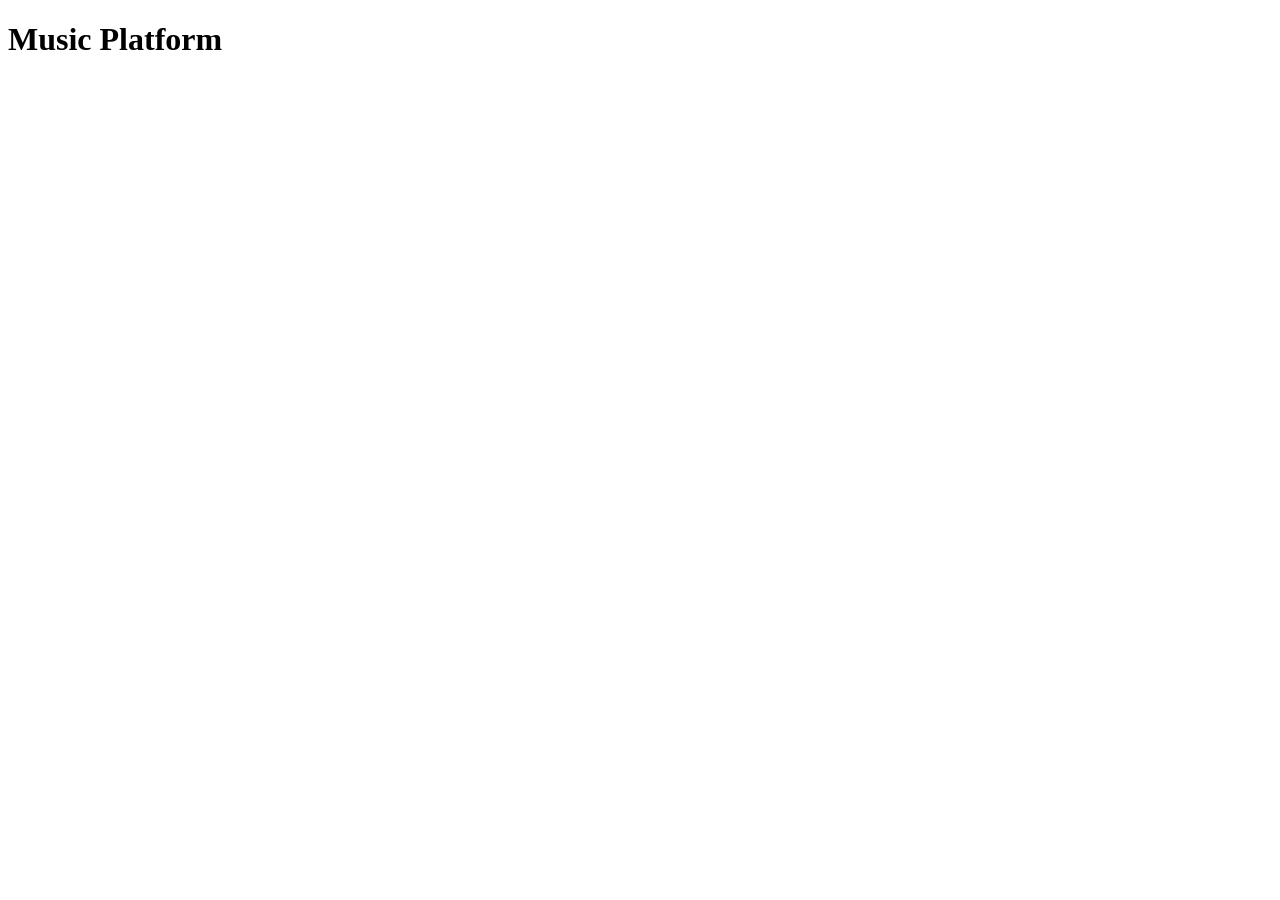
==== index.html @ 5dc8eb3d "Initialize Music Platform HTML and JavaScript entry points" ====
<!doctype html>
<html lang="en">
<head>
  <meta charset="utf-8">
  <meta name="viewport" content="width=device-width, initial-scale=1">
  <title>Music Platform</title>
  <script src="./index.js" defer></script>
</head>
<body>
  <main id="app">
    <h1>Music Platform</h1>
  </main>
</body>
</html>
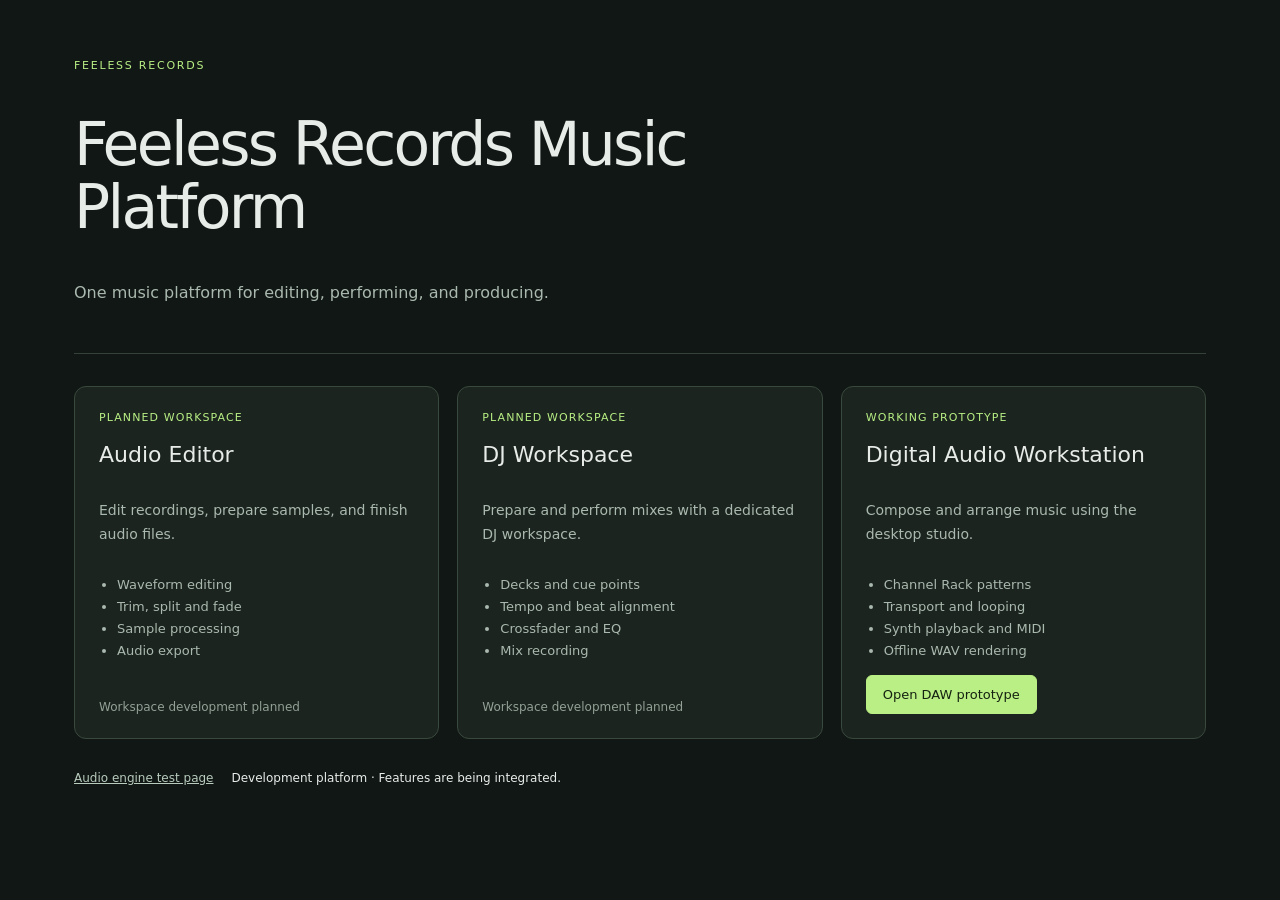
==== commit a2876f7c: "Establish Feeless Records Music Platform with imported studio foundation" ====
--- a/index.html
+++ b/index.html
@@ -1,14 +1,11 @@
 <!doctype html>
 <html lang="en">
 <head>
-  <meta charset="utf-8">
-  <meta name="viewport" content="width=device-width, initial-scale=1">
-  <title>Music Platform</title>
-  <script src="./index.js" defer></script>
+<meta charset="utf-8">
+<meta name="viewport" content="width=device-width,initial-scale=1">
+<meta name="description" content="Feeless Records Music Platform — audio editing, DJ software and digital audio workstation systems.">
+<title>Feeless Records Music Platform</title>
+<script type="module" src="./index.js"></script>
 </head>
-<body>
-  <main id="app">
-    <h1>Music Platform</h1>
-  </main>
-</body>
+<body><main id="app"></main><noscript>Feeless Records Music Platform requires JavaScript.</noscript></body>
 </html>
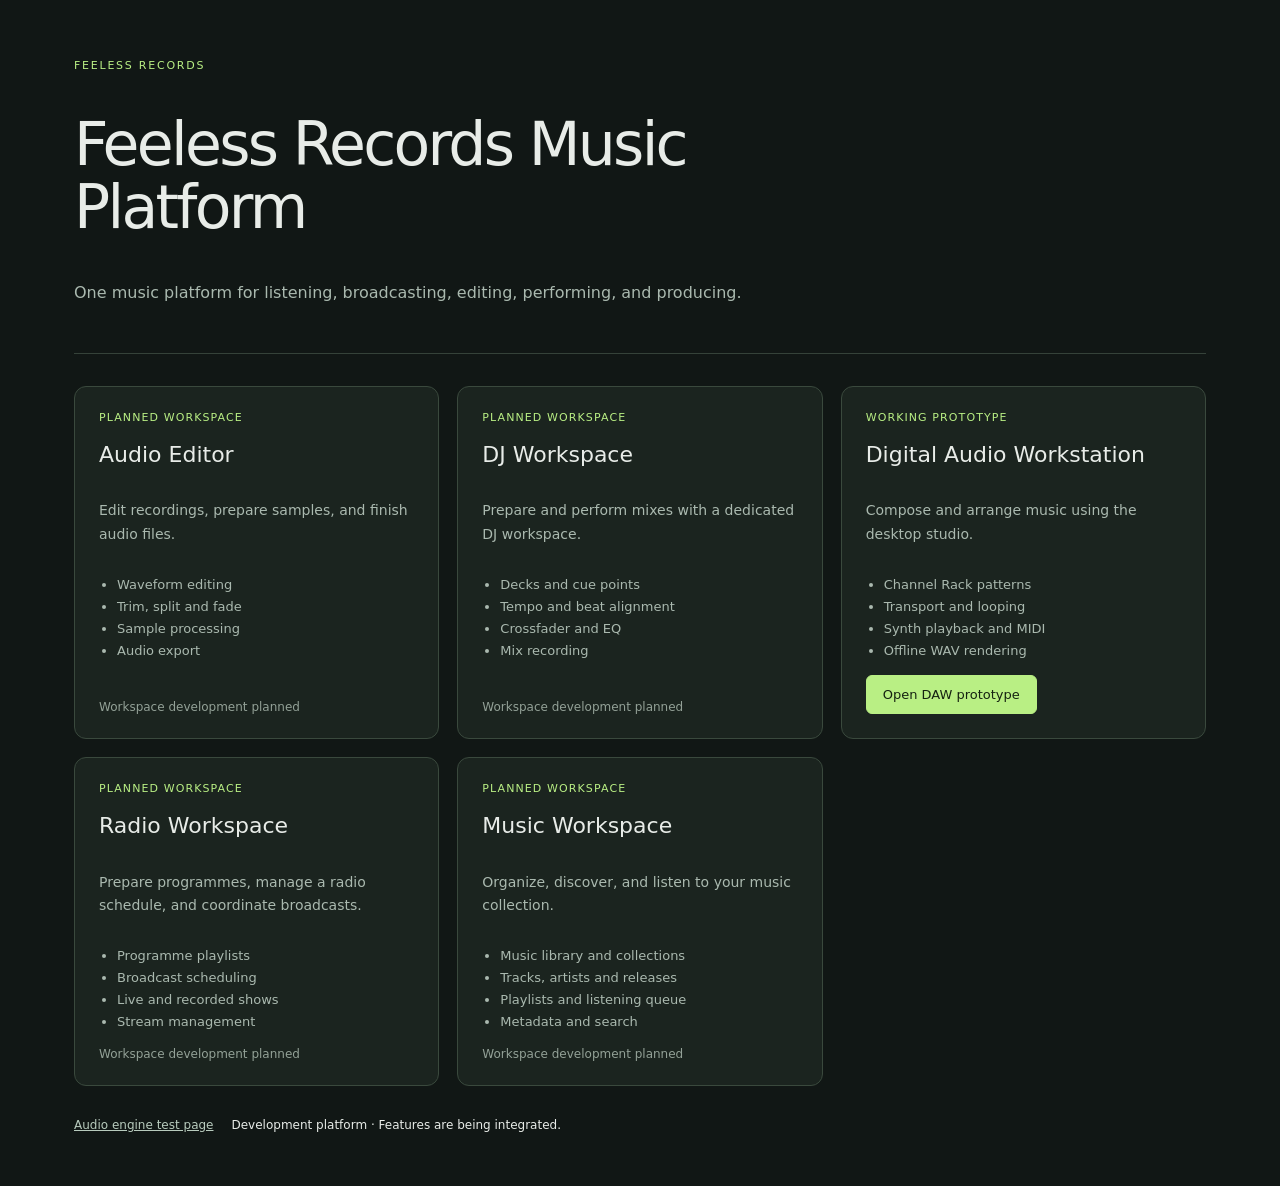
==== commit 91c43f99: "Add Radio and Music workspace scope to platform" ====
--- a/index.html
+++ b/index.html
@@ -3,9 +3,9 @@
 <head>
 <meta charset="utf-8">
 <meta name="viewport" content="width=device-width,initial-scale=1">
-<meta name="description" content="Feeless Records Music Platform — audio editing, DJ software and digital audio workstation systems.">
+<meta name="description" content="Feeless Records Music Platform — music, radio, audio editing, DJ software and digital audio workstation systems.">
 <title>Feeless Records Music Platform</title>
-<script type="module" src="./index.js"></script>
+<script type="module" src="./index.js?v=workspaces-2"></script>
 </head>
 <body><main id="app"></main><noscript>Feeless Records Music Platform requires JavaScript.</noscript></body>
 </html>
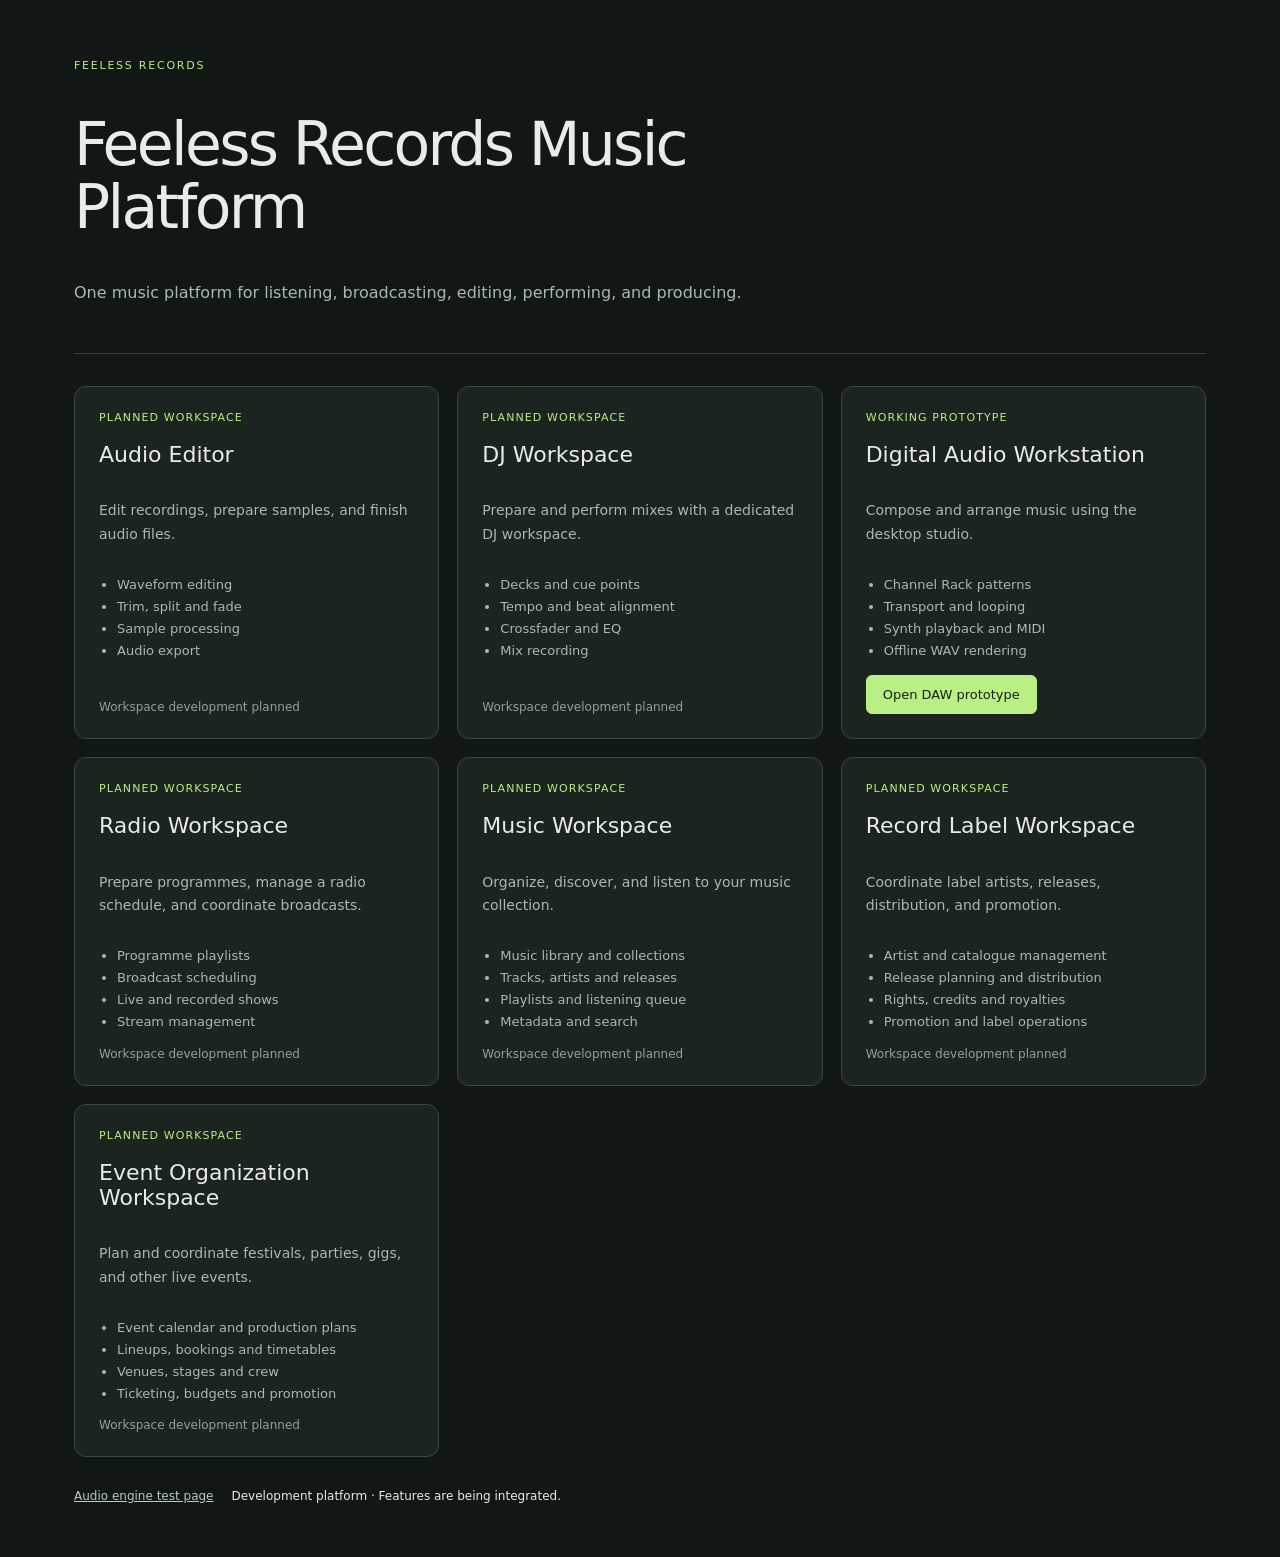
==== commit 3b4ea7d5: "Add record label and event organization workspace scope" ====
--- a/index.html
+++ b/index.html
@@ -3,9 +3,9 @@
 <head>
 <meta charset="utf-8">
 <meta name="viewport" content="width=device-width,initial-scale=1">
-<meta name="description" content="Feeless Records Music Platform — music, radio, audio editing, DJ software and digital audio workstation systems.">
+<meta name="description" content="Feeless Records Music Platform — music, radio, audio editing, DJ software, DAW systems, record label operations and event organization.">
 <title>Feeless Records Music Platform</title>
-<script type="module" src="./index.js?v=workspaces-2"></script>
+<script type="module" src="./index.js?v=workspaces-3"></script>
 </head>
 <body><main id="app"></main><noscript>Feeless Records Music Platform requires JavaScript.</noscript></body>
 </html>
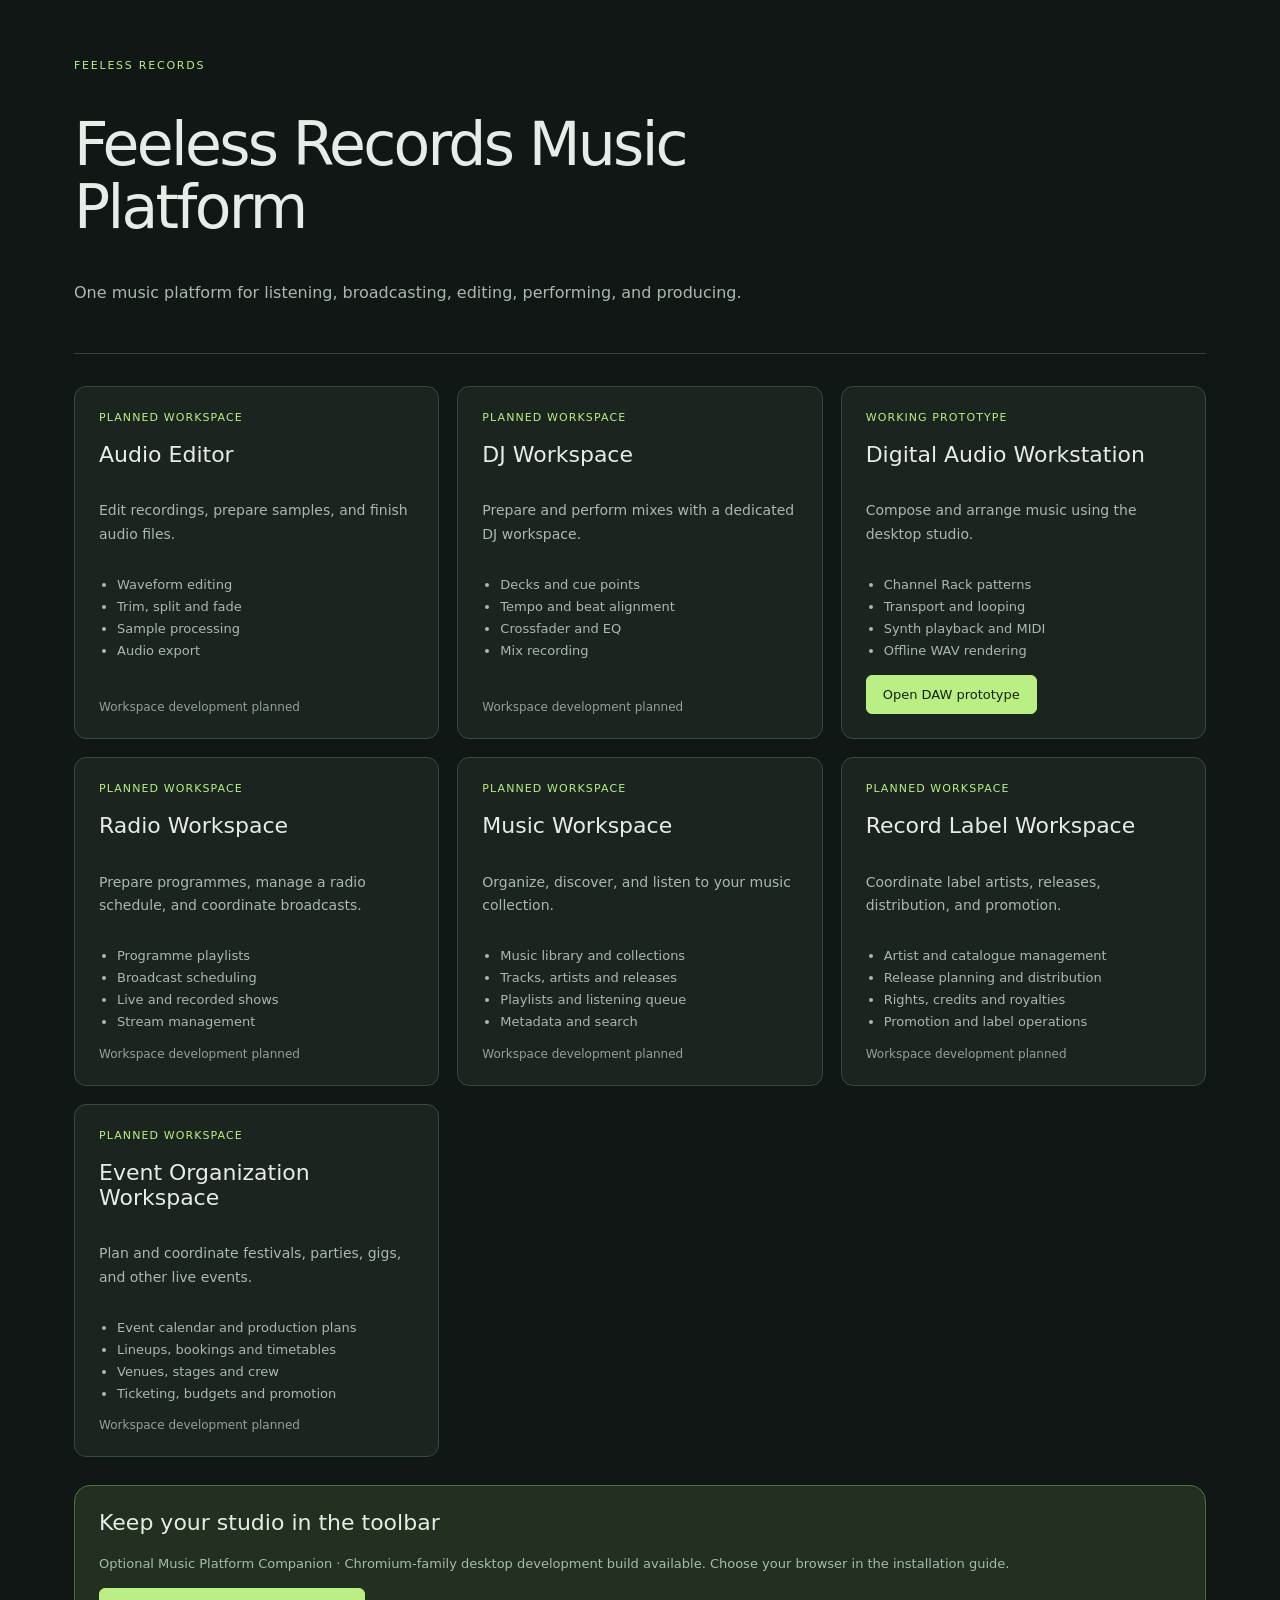
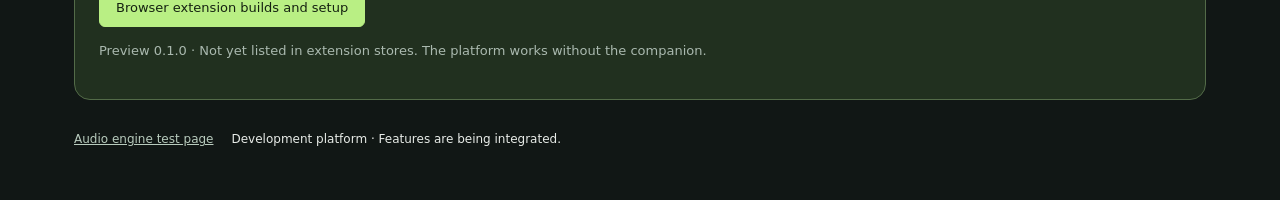
==== commit 84df0ec7: "Create browser companion builds and platform installation guide" ====
--- a/index.html
+++ b/index.html
@@ -5,7 +5,7 @@
 <meta name="viewport" content="width=device-width,initial-scale=1">
 <meta name="description" content="Feeless Records Music Platform — music, radio, audio editing, DJ software, DAW systems, record label operations and event organization.">
 <title>Feeless Records Music Platform</title>
-<script type="module" src="./index.js?v=workspaces-3"></script>
+<script type="module" src="./index.js?v=extensions-1"></script>
 </head>
 <body><main id="app"></main><noscript>Feeless Records Music Platform requires JavaScript.</noscript></body>
 </html>
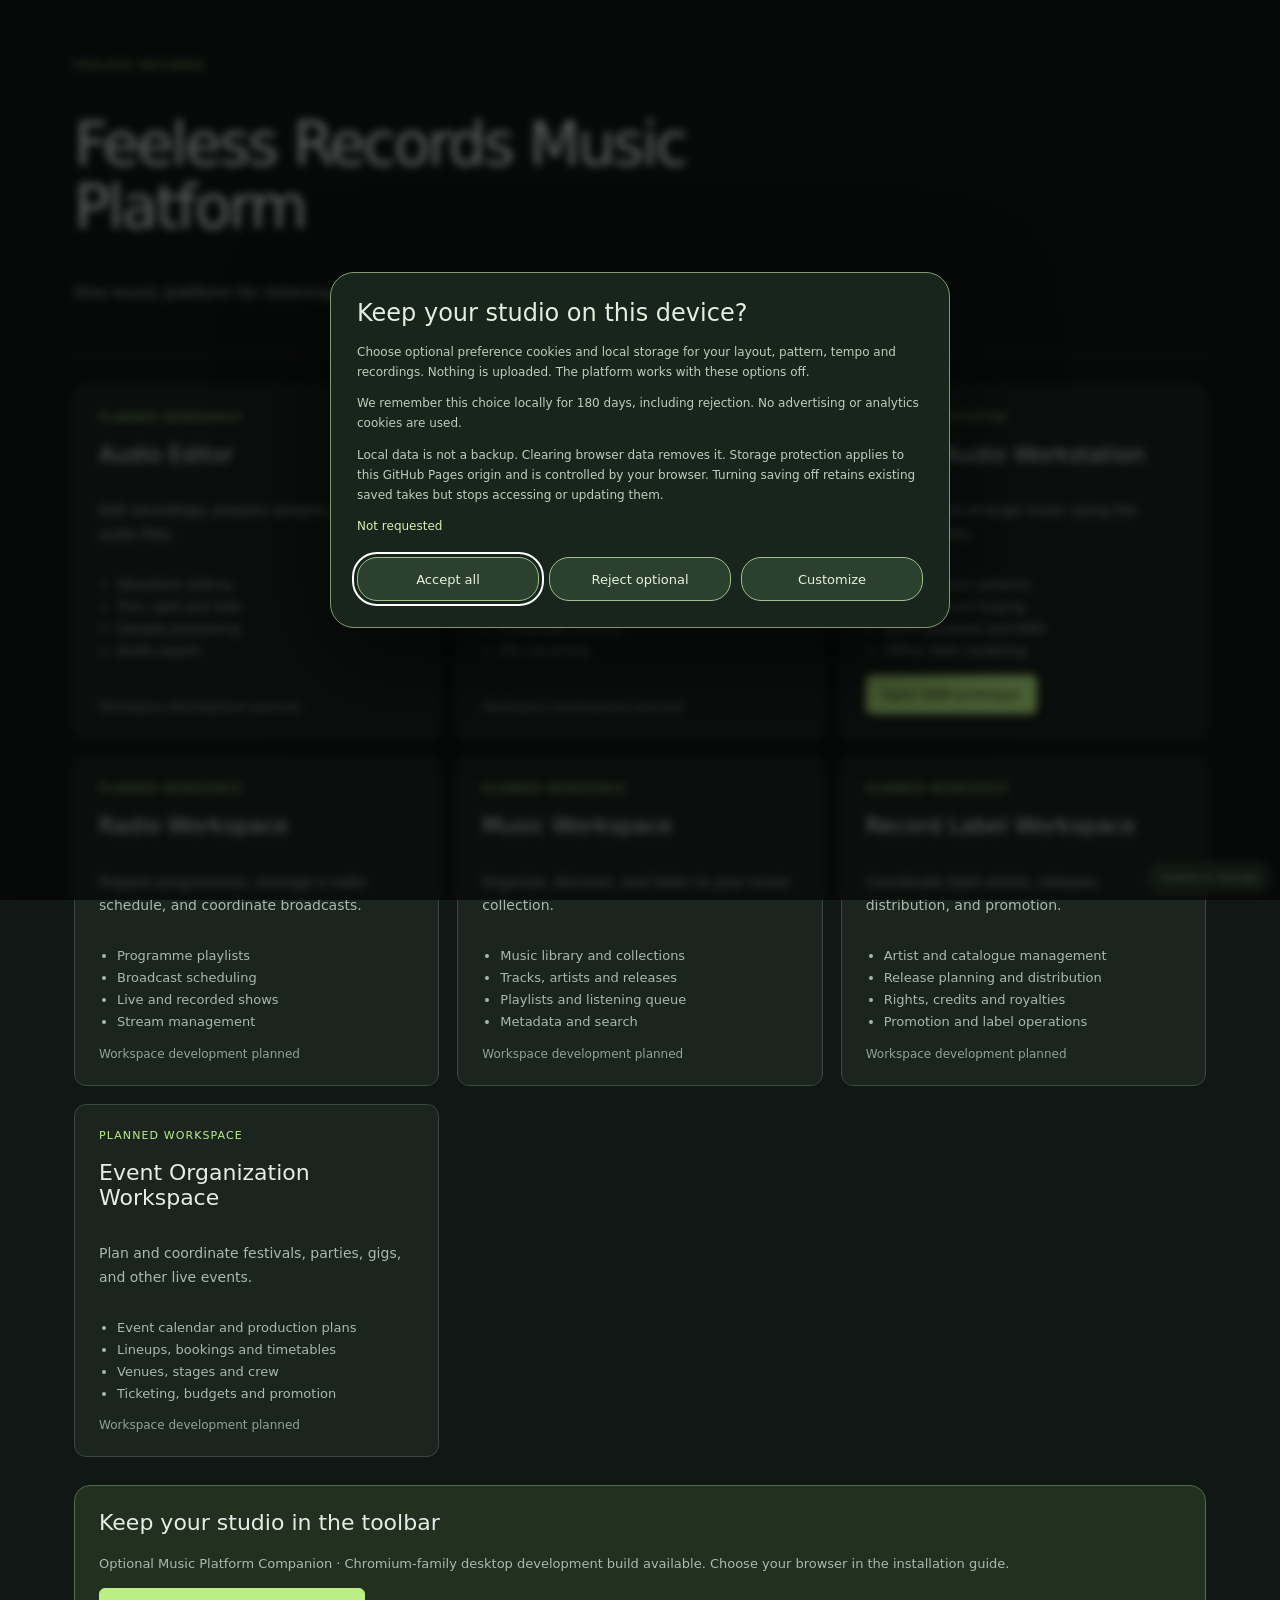
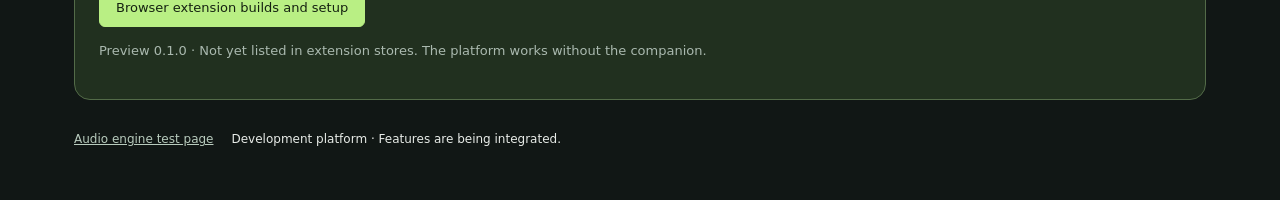
==== commit 2d8b5abc: "Add in-page cookie consent and optional persistent studio storage" ====
--- a/index.html
+++ b/index.html
@@ -5,7 +5,7 @@
 <meta name="viewport" content="width=device-width,initial-scale=1">
 <meta name="description" content="Feeless Records Music Platform — music, radio, audio editing, DJ software, DAW systems, record label operations and event organization.">
 <title>Feeless Records Music Platform</title>
-<script type="module" src="./index.js?v=extensions-1"></script>
+<script type="module" src="./index.js?v=storage-1"></script>
 </head>
 <body><main id="app"></main><noscript>Feeless Records Music Platform requires JavaScript.</noscript></body>
 </html>
